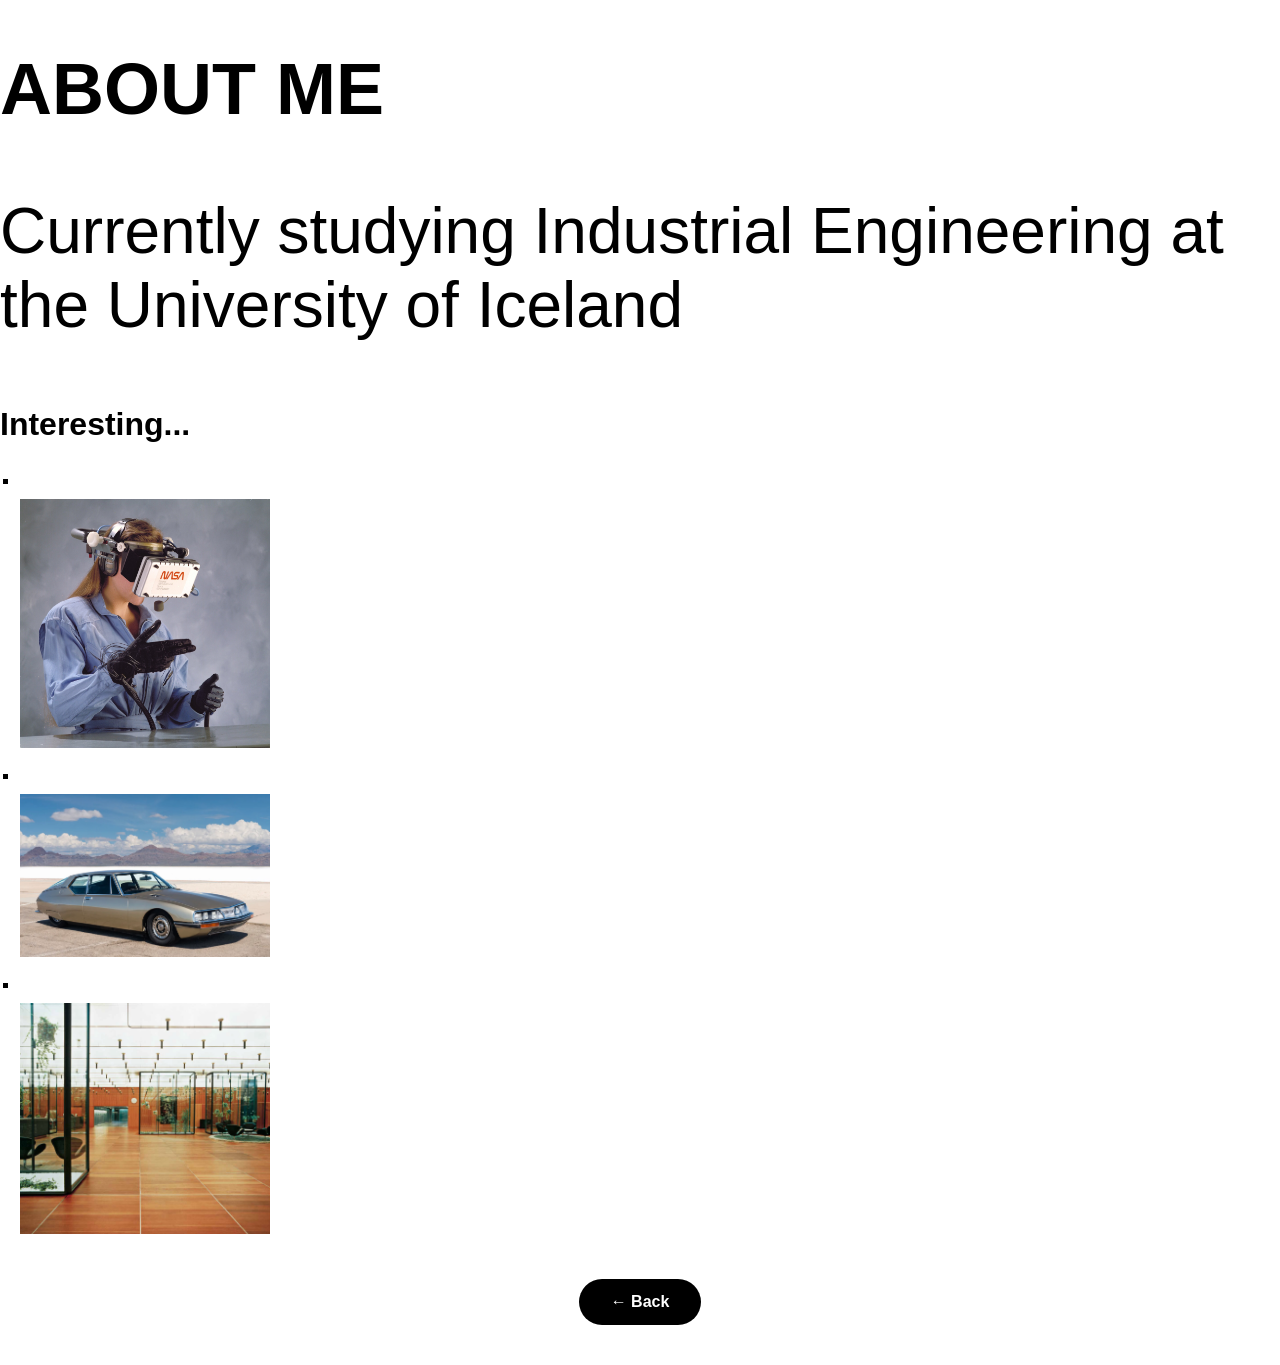
==== about.html @ 263d5a0d "3" ====
<!DOCTYPE html>
<html>
	<head>
		<meta charset="utf-8">
		<meta name="viewport" content="width=device-width, initial-scale=1">
		<title>Um mig — Sveinn Valfells</title>
		<link rel="stylesheet" href="style.css">
		<link rel="icon" type="image/png" href="mynd4.png">
	</head>
	<body>
		<div class="page-wrap">
			<main>
				<div class="about-content">
					<h1>ABOUT ME</h1>
					<p>Currently studying Industrial Engineering at the University of Iceland</p>
					<h2>Interesting...</h2>
					<ul class="interests-list">
						<li>
							<br><img src="interest1.jpeg" alt="Interest 1">
						</li>
						<li>
							<br><img src="interest2.jpeg" alt="Interest 2">
						</li>
						<li>
							<br><img src="interest3.jpeg" alt="Interest 3">
						</li>
					</ul>
					<div class="curious-btn">
						<a href="index.html">← Back</a>
					</div>
				</div>
			</main>
		</div>
	</body>
</html>
---- style.css ----
* {
    font-family: Arial, sans-serif;
    box-sizing: border-box;
}

.page-wrap {
    max-width: 100%;
    overflow-x: hidden;
}

body {
    font-size: 22px;
    margin: 0;
}

p {
    font-size: 64px;
}

main {
    display: flex;
    flex-direction: column;
    align-items: center;
}

.right {
    position: relative;
}

.right img {
    width: 300px;
    max-width: 100%;
    height: auto;
    border-radius: 30px;
}

h1 {
    font-size: 72px;
    font-weight: 900;
}
.domain-style {
    font-style: italic;
    font-size: 0.4em;
    font-family: Georgia, serif;
    font-weight: 400;
    vertical-align: middle;
    margin: 0 4px;
}

.left {
    max-width: 400px;
}

button:hover {
    background-color: gray;
    cursor: pointer;
}

ul {
    list-style-type: square;
}

.container {
    display: flex;
    align-items: center;
    justify-content: space-between;
    flex-wrap: wrap;
    padding: 5% 10% 0% 10%;
    gap: 10px;
    min-height: 400px;
}

.curious-btn {
    display: flex;
    justify-content: center;
    width: 100%;
    margin: 40px 0;
}

.curious-btn a {
    background: black;
    color: white;
    text-decoration: none;
    padding: 14px 32px;
    border-radius: 50px;
    font-size: 16px;
    font-weight: 600;
    cursor: pointer;
    transition: transform 0.2s ease, background 0.2s ease;
    display: inline-block;
}

.curious-btn a:hover {
    background: #333;
    transform: translateY(-2px);
}

.scroll-arrow {
    text-align: center;
    font-size: 36px;
    color: black;
    animation: bounce 1.5s infinite;
    margin: 20px 0;
}

@keyframes bounce {
    0%, 100% { transform: translateY(0); }
    50% { transform: translateY(10px); }
}

#dvd-img {
    cursor: pointer;
}

#dvd-img.floating {
    position: fixed !important;
    top: 0;
    left: 0;
    width: 150px;
    height: auto;
    z-index: 9999;
    pointer-events: none;
}

#dvd-img:not(.floating) {
    animation: wiggle 2.5s ease-in-out infinite;
}

@keyframes wiggle {
    0%, 100% { transform: rotate(0deg); }
    5% { transform: rotate(-6deg); }
    10% { transform: rotate(6deg); }
    15% { transform: rotate(-4deg); }
    20% { transform: rotate(4deg); }
    25% { transform: rotate(0deg); }
}


.about-content h2 {
    font-size: 32px;
    font-weight: 900;
    margin-top: 40px;
    text-align: left;
}
.interests-list {
    text-align: left;
    padding-left: 20px;
    margin: 20px 0;
}
.interests-list li {
    margin-bottom: 12px;
    font-size: 18px;
}
.interests-list a {
    color: black;
    text-decoration: none;
    border-bottom: 1px solid black;
}
.interests-list a:hover {
    color: #555;
}
.interests-list img {
    max-width: 250px;
    height: auto;
    margin-top: 8px;
}




@media (max-width: 700px) {
    body {
        font-size: 18px;
        padding: 0 16px;
    }

    .container {
        flex-direction: column;
        min-height: auto;
        padding: 40px 0 20px 0;
        text-align: center;
        gap: 20px;
    }

    .left {
        max-width: 100%;
    }

    h1 {
        font-size: 42px;
        line-height: 1.05;
    }

    .right img {
        width: 220px;
    }

    p {
        font-size: 22px;
        line-height: 1.4;
    }
}
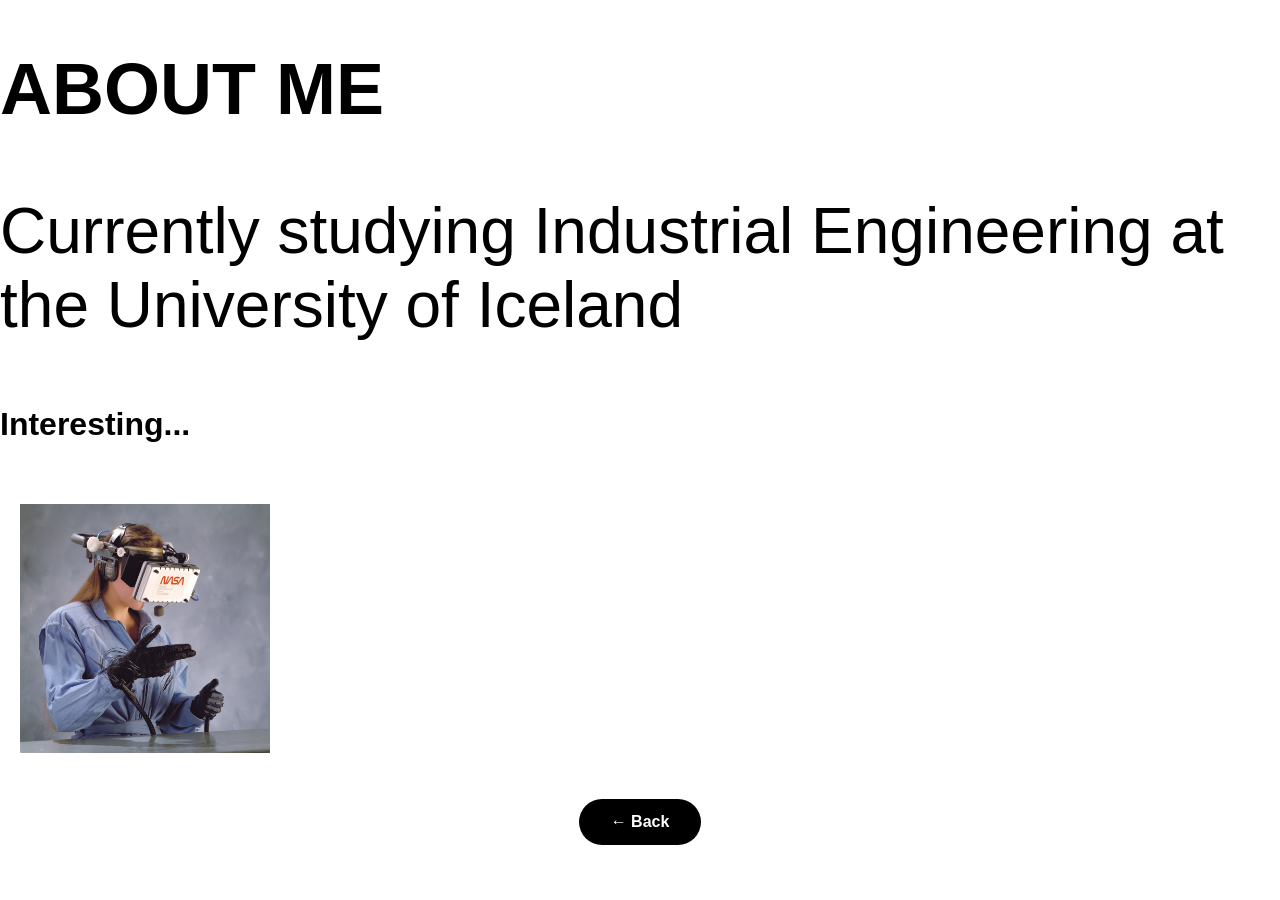
==== commit aca0442c: "r" ====
--- a/about.html
+++ b/about.html
@@ -15,15 +15,9 @@
 					<p>Currently studying Industrial Engineering at the University of Iceland</p>
 					<h2>Interesting...</h2>
 					<ul class="interests-list">
-						<li>
-							<br><img src="interest1.jpeg" alt="Interest 1">
-						</li>
-						<li>
-							<br><img src="interest2.jpeg" alt="Interest 2">
-						</li>
-						<li>
-							<br><img src="interest3.jpeg" alt="Interest 3">
-						</li>
+						<br><img src="interest1.jpeg" alt="Interest 1">
+						
+						
 					</ul>
 					<div class="curious-btn">
 						<a href="index.html">← Back</a>
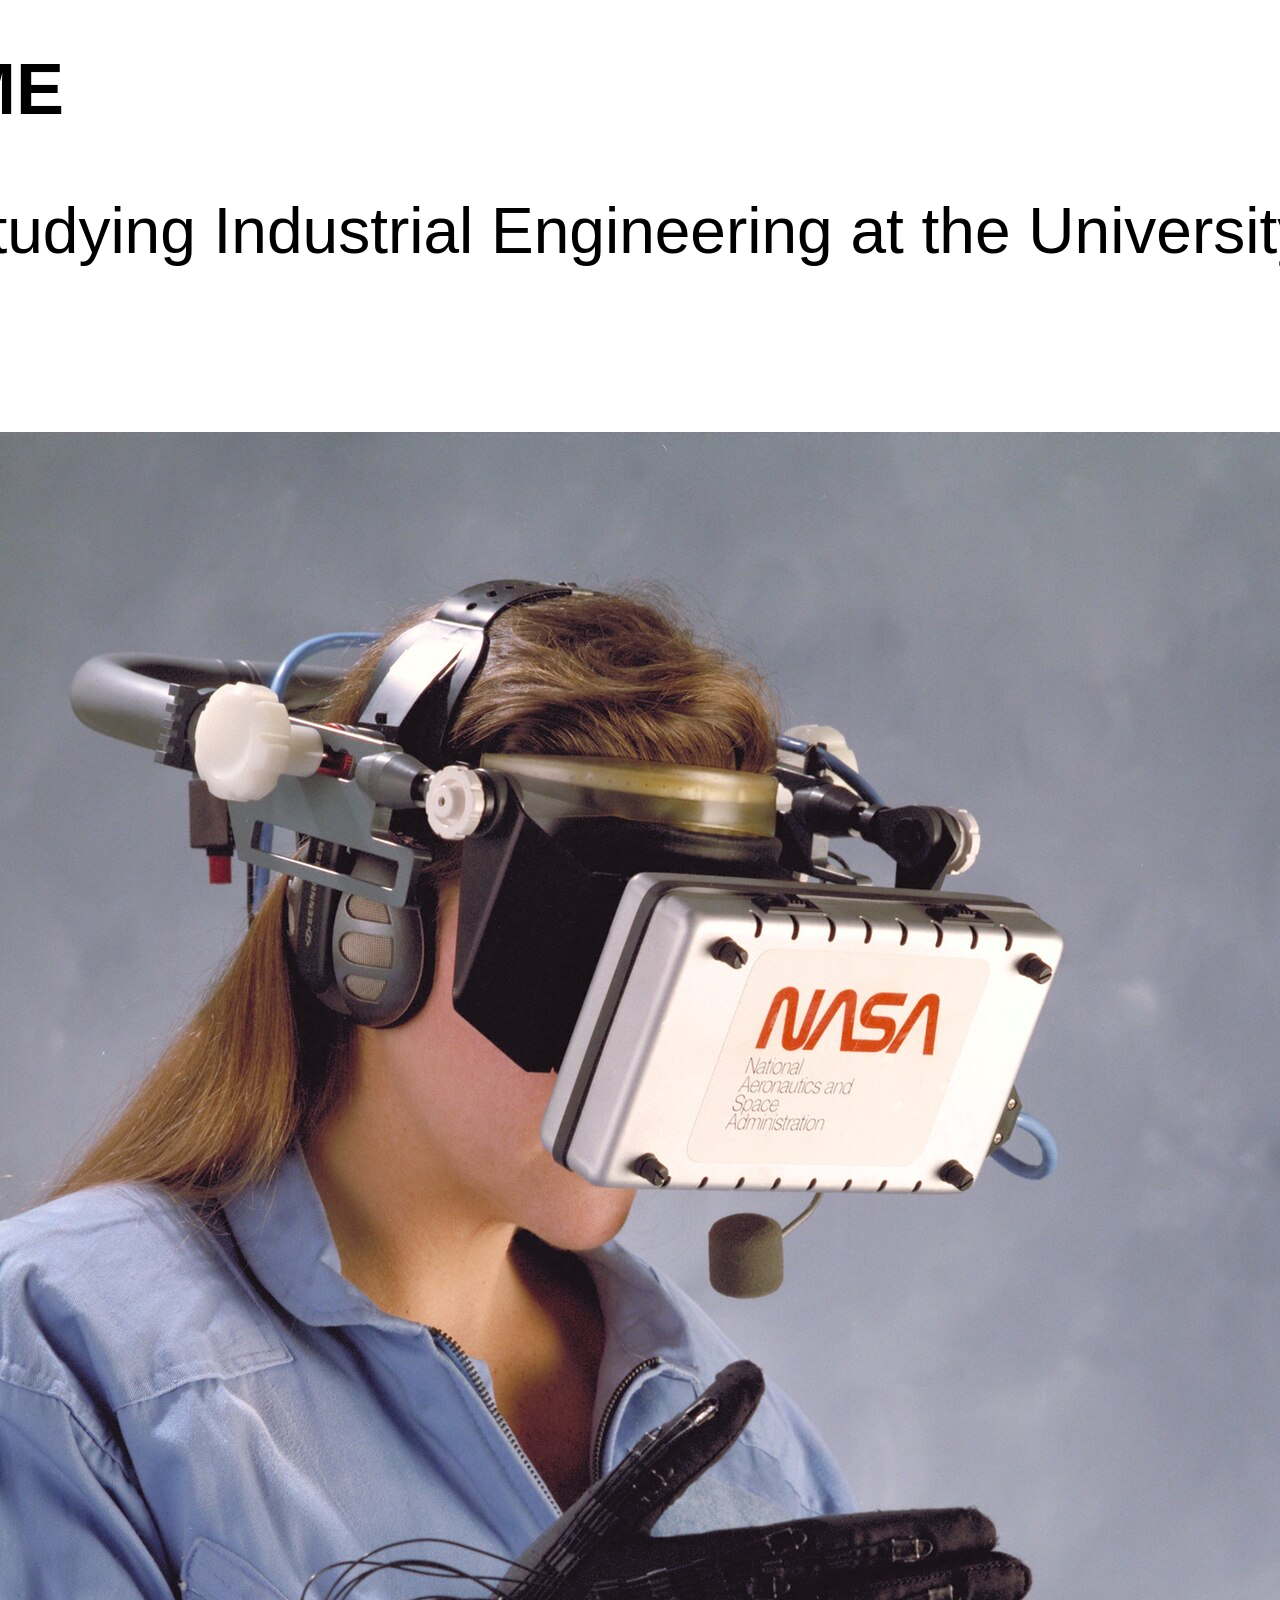
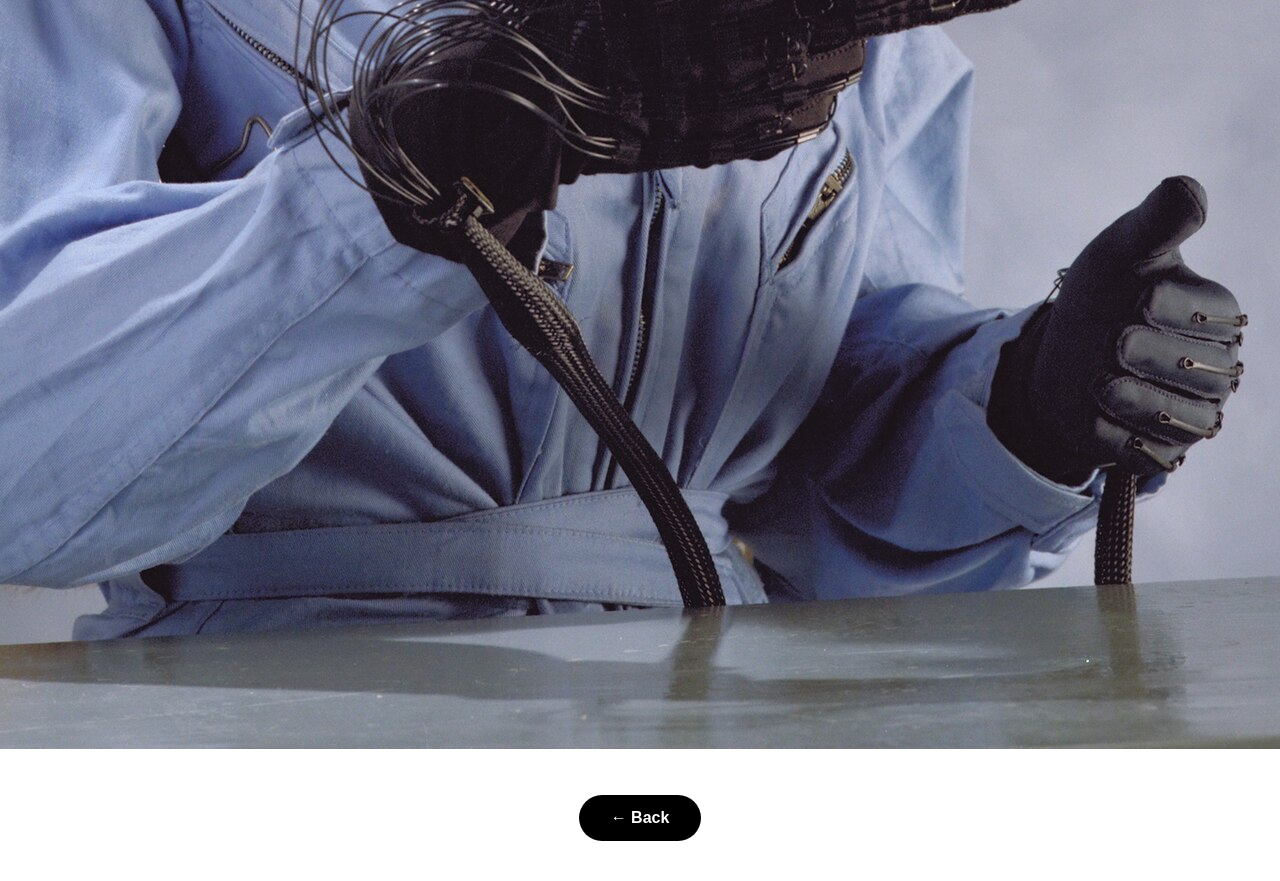
==== commit 0597526d: "r" ====
--- a/about.html
+++ b/about.html
@@ -13,12 +13,9 @@
 				<div class="about-content">
 					<h1>ABOUT ME</h1>
 					<p>Currently studying Industrial Engineering at the University of Iceland</p>
-					<h2>Interesting...</h2>
-					<ul class="interests-list">
-						<br><img src="interest1.jpeg" alt="Interest 1">
+					<br><img src="interest1.jpeg" alt="Interest 1">
 						
-						
-					</ul>
+		
 					<div class="curious-btn">
 						<a href="index.html">← Back</a>
 					</div>
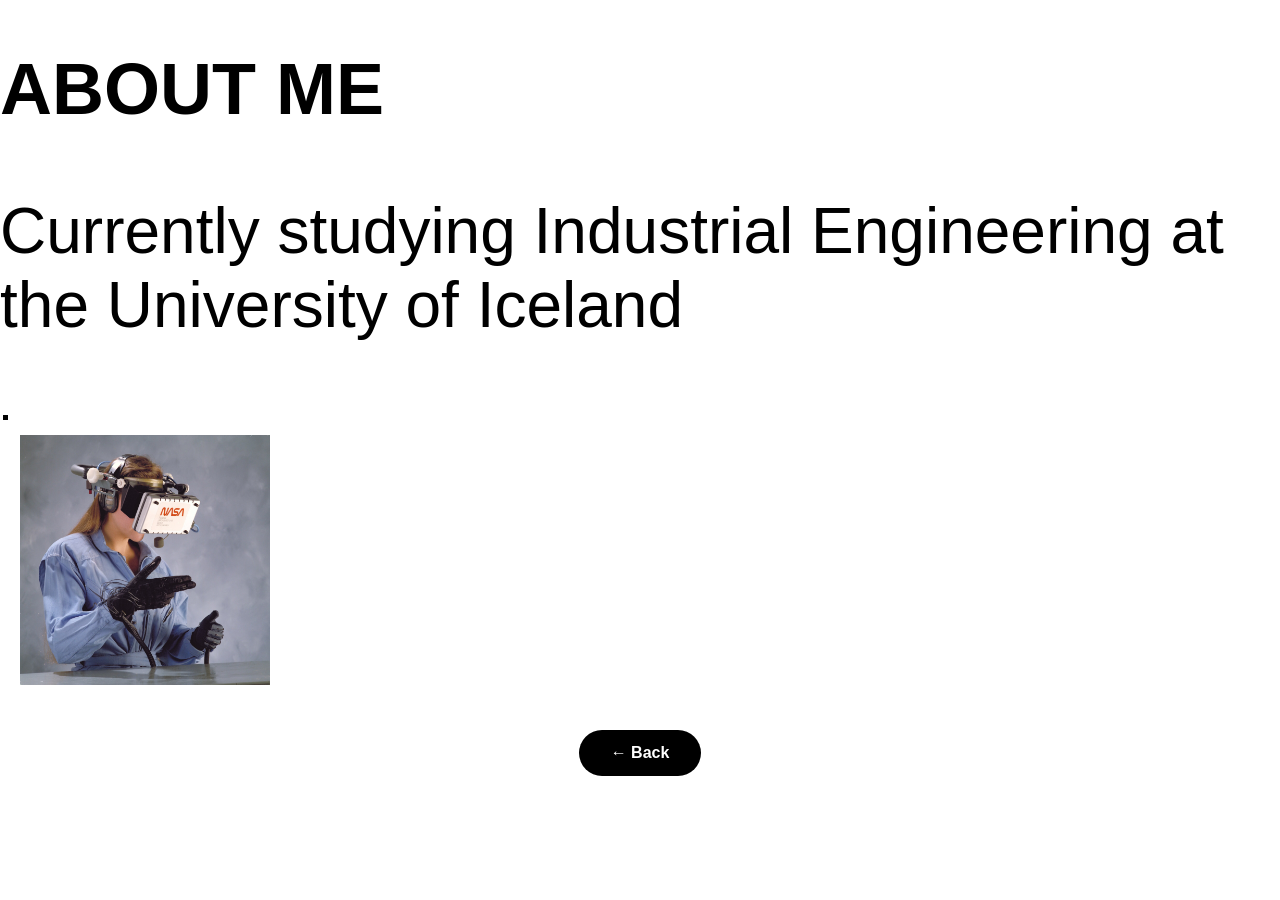
==== commit 874474ed: "2" ====
--- a/about.html
+++ b/about.html
@@ -13,9 +13,12 @@
 				<div class="about-content">
 					<h1>ABOUT ME</h1>
 					<p>Currently studying Industrial Engineering at the University of Iceland</p>
-					<br><img src="interest1.jpeg" alt="Interest 1">
+					<ul class="interests-list">
+						<li>
+							<br><img src="interest1.jpeg" alt="Interest 1">
+						</li>
 						
-		
+					</ul>
 					<div class="curious-btn">
 						<a href="index.html">← Back</a>
 					</div>
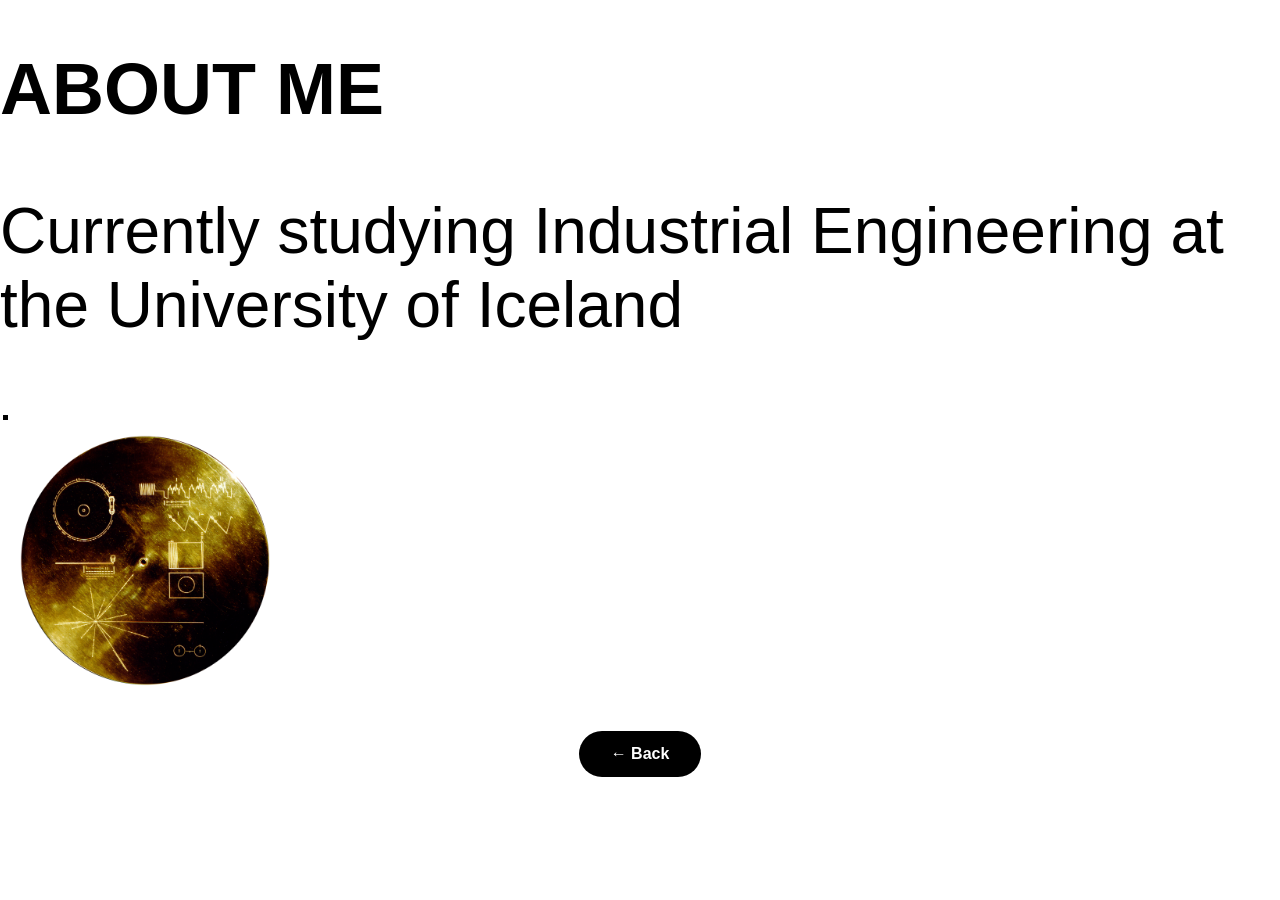
==== commit d8667bde: "r" ====
--- a/about.html
+++ b/about.html
@@ -6,6 +6,15 @@
 		<title>Um mig — Sveinn Valfells</title>
 		<link rel="stylesheet" href="style.css">
 		<link rel="icon" type="image/png" href="mynd4.png">
+        <!-- Google tag (gtag.js) -->
+        <script async src="https://www.googletagmanager.com/gtag/js?id=G-Z0Z3VYCRW0"></script>
+        <script>
+            window.dataLayer = window.dataLayer || [];
+            function gtag(){dataLayer.push(arguments);}
+            gtag('js', new Date());
+
+            gtag('config', 'G-Z0Z3VYCRW0');
+        </script>
 	</head>
 	<body>
 		<div class="page-wrap">
@@ -15,7 +24,7 @@
 					<p>Currently studying Industrial Engineering at the University of Iceland</p>
 					<ul class="interests-list">
 						<li>
-							<br><img src="interest1.jpeg" alt="Interest 1">
+							<br><img src="voyager.png" alt="Interest 1">
 						</li>
 						
 					</ul>
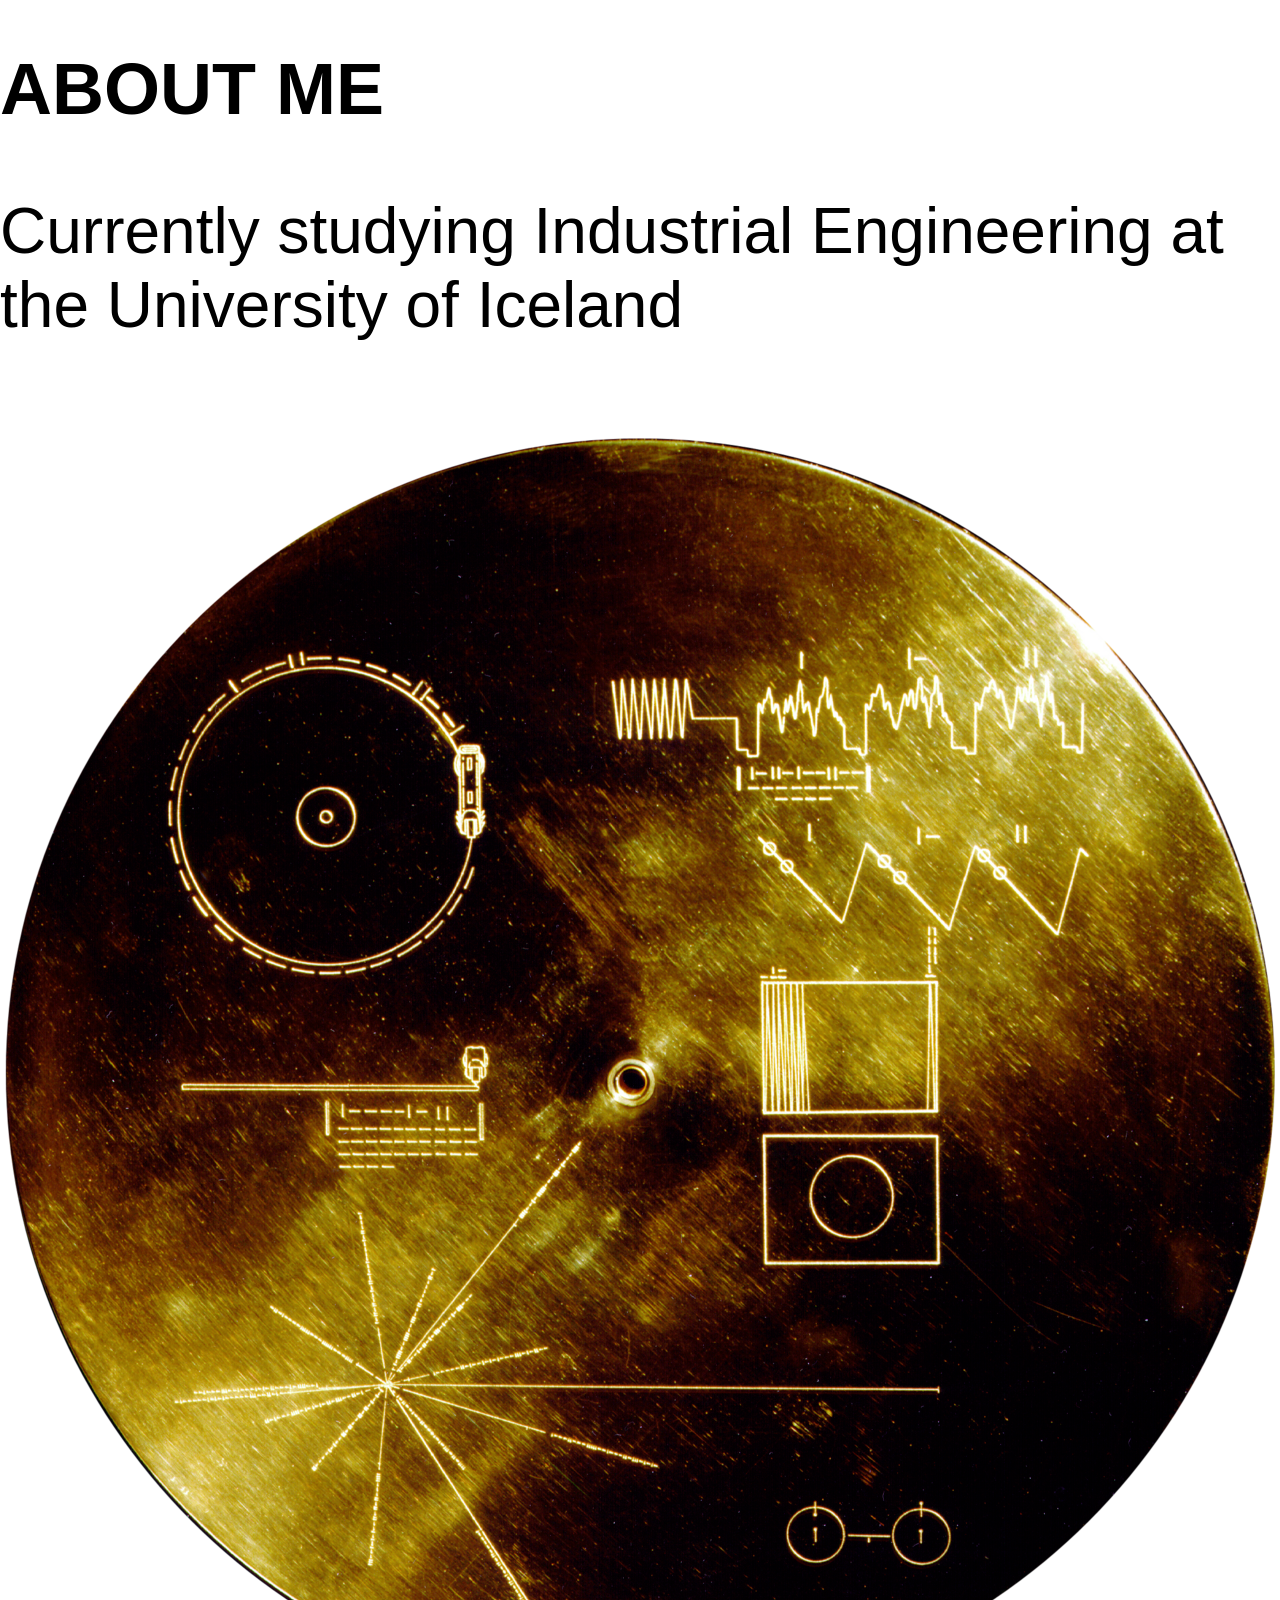
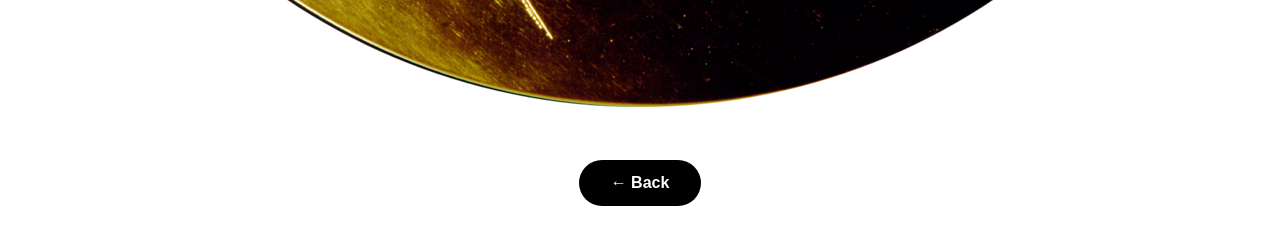
==== commit 6eadb34d: "2" ====
--- a/about.html
+++ b/about.html
@@ -22,12 +22,12 @@
 				<div class="about-content">
 					<h1>ABOUT ME</h1>
 					<p>Currently studying Industrial Engineering at the University of Iceland</p>
-					<ul class="interests-list">
-						<li>
+					
+						
 							<br><img src="voyager.png" alt="Interest 1">
-						</li>
 						
-					</ul>
+						
+					
 					<div class="curious-btn">
 						<a href="index.html">← Back</a>
 					</div>
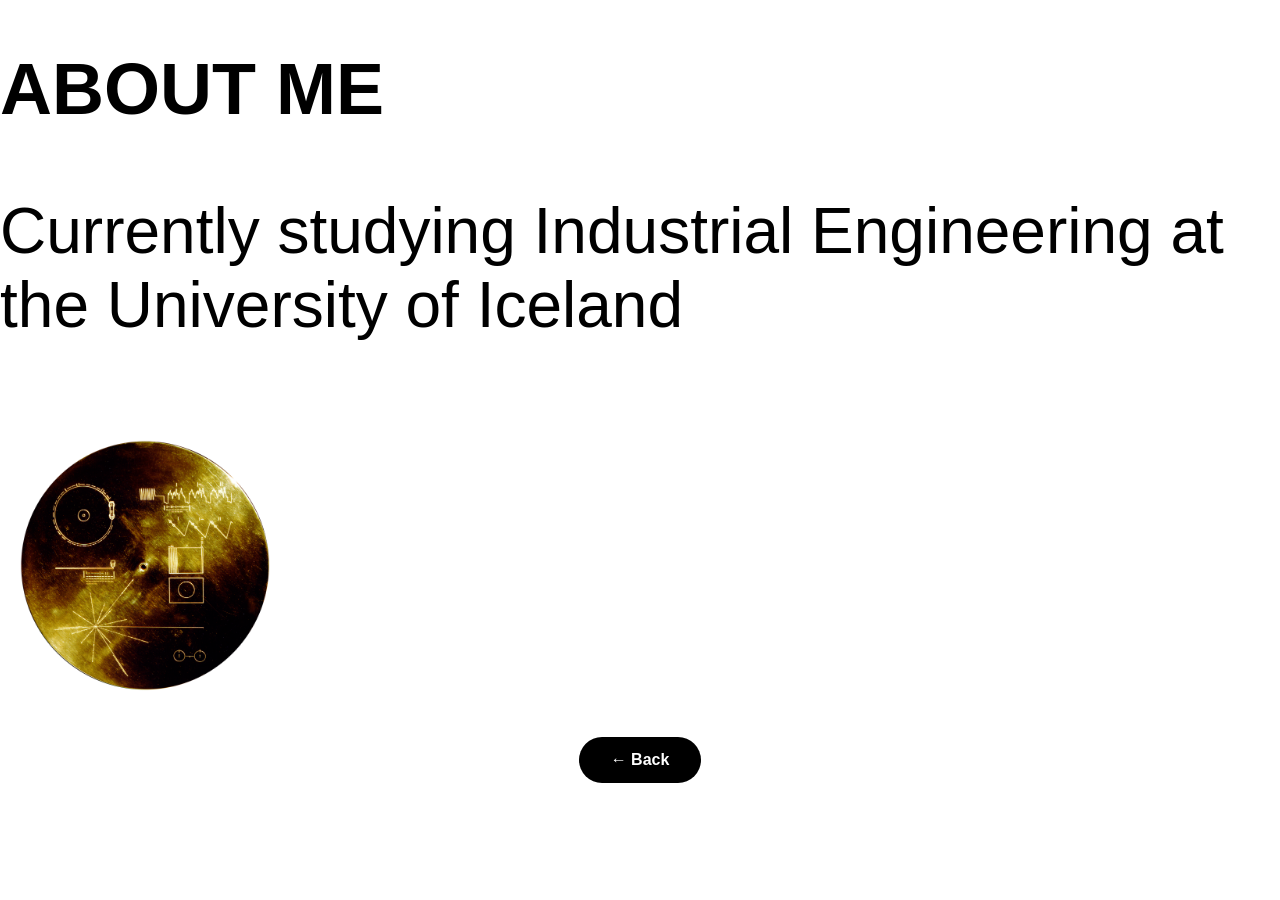
==== commit 54e13abd: "22" ====
--- a/about.html
+++ b/about.html
@@ -22,12 +22,12 @@
 				<div class="about-content">
 					<h1>ABOUT ME</h1>
 					<p>Currently studying Industrial Engineering at the University of Iceland</p>
-					
+					<ul class="interests-list">
 						
 							<br><img src="voyager.png" alt="Interest 1">
 						
 						
-					
+					</ul>
 					<div class="curious-btn">
 						<a href="index.html">← Back</a>
 					</div>
